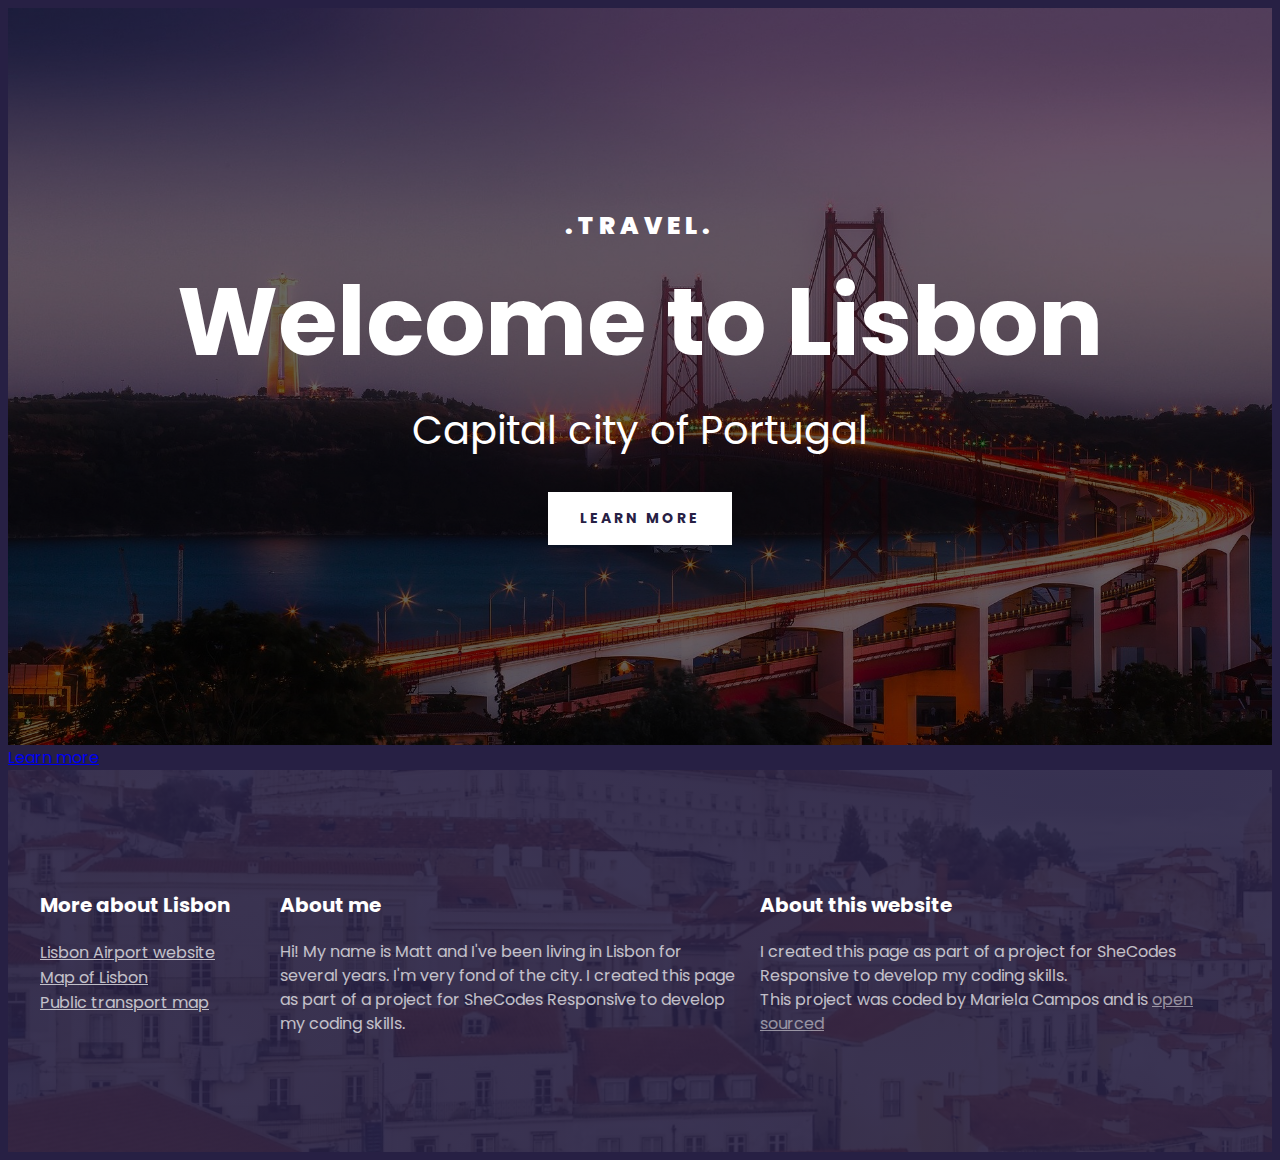
==== index.html @ 1eb402a2 "Correction with the word HTML" ====
<!DOCTYPE html>
<html lang="en">
<head>
    <meta charset="UTF-8">
    <meta http-equiv="X-UA-Compatible" content="IE=edge">
    <meta name="viewport" content="width=device-width, initial-scale=1.0">
    <link rel="preconnect" href="https://fonts:googleapis.com" />
    <link rel="preconnect" href="https://fonts:googleapis.com" crossorigin />
    <link 
        href="https://fonts.googleapis.com/css2?family=Poppins:ital,wght@0,100;0,200;0,300;0,400;0,500;0,600;0,700;0,800;1,900&display=swap"
        rel="stylesheet" 
    />
    <link rel="stylesheet" href="src/styles.css" />
    <title>Welcome to Lisbon</title>
</head>
<body>
    <div class="container">
        <header>
          <h3>.TRAVEL.</h3>
          <h1>Welcome to Lisbon</h1>
          <h2>Capital city of Portugal</h2>
          <a href="#more">Learn more</a>
        </header>
    <a href="#more">Learn more</a>
    <footer>
        <section class="grid">
            <div>
              <h3>More about Lisbon</h3>
  
              <ul>
                <li>
                  <a
                    href="https://www.aeroportolisboa.pt/en/lis/home"
                    target="_blank"
                  >
                    Lisbon Airport website
                  </a>
                </li>
                <li>
                  <a href="https://goo.gl/maps/8ZwWBBJVZduUNuXNA" target="_blank">
                    Map of Lisbon
                  </a>
                </li>
                <li>
                  <a
                    href="https://www.metrolisboa.pt/en/travel/diagrams-and-maps/"
                    target="_blank"
                  >
                    Public transport map
                  </a>
                </li>
              </ul>
            </div>
            <div>
              <h3>About me</h3>
              <p>
                Hi! My name is Matt and I've been living in Lisbon for several
                years. I'm very fond of the city. I created this page as part of a
                project for SheCodes Responsive to develop my coding skills.
              </p>
            </div>
            <div>
              <h3>About this website</h3>
              <p>
                I created this page as part of a project for SheCodes Responsive
                to develop my coding skills.
                <br />
                This project was coded by Mariela Campos and is
                <a
                  href="https://github.com/MoonLightVillas/lisbon-travel-project"
                  target="_blank"
                >
                  open sourced</a
                >
              </p>
            </div>
          </section>
    </footer>
</body>
</html>
---- src/styles.css ----
body {
    font-family: "Poppins", sans-serif;
    background: #272044;
  }
  
  .container {
    max-width: 1400px;
    margin: 0 auto;
  }
  
  .grid {
    display: grid;
    grid-template-columns: 1fr 2fr 2fr;
  }
  
  section {
    max-width: 1200px;
    margin: 0 auto;
  }
  
  header {
    background-image: linear-gradient(rgba(0, 0, 0, 0.6), rgba(0, 0, 0, 0.6)),
      url("../images/lisbon.png");
    background-repeat: no-repeat;
    background-size: cover;
    color: white;
    text-align: center;
    padding: 200px 0;
  }
  
  header h1 {
    font-weight: 700;
    font-size: 96px;
    line-height: 1;
    margin: 30px 0;
  }
  
  header h2 {
    font-weight: 400;
    font-size: 40px;
    line-height: 1.5;
    margin: 0;
  }
  
  header h3 {
    font-weight: 900;
    font-size: 24px;
    line-height: 1.5;
    letter-spacing: 5px;
    margin: 0;
  }
  
  header a {
    font-weight: 700;
    font-size: 14px;
    line-height: 1.5;
    text-align: center;
    color: #272044;
    padding: 16px 32px;
    margin-top: 32px;
    display: inline-block;
    letter-spacing: 3px;
    text-decoration: none;
    text-transform: uppercase;
    background: white;
  }
  
  footer {
    color: white;
    background-image: linear-gradient(
        rgba(39, 32, 68, 0.9),
        rgba(39, 32, 68, 0.9)
      ),
      url("../images/lisbon-footer.png");
  
    background-repeat: no-repeat;
    background-size: cover;
    padding: 100px 0;
  }
  
  footer h3 {
    font-weight: 700;
    font-size: 20px;
    line-height: 30px;
  }
  
  footer p {
    font-weight: 400;
    font-size: 16px;
    opacity: 0.7;
    margin-right: 20px;
    line-height: 24px;
  }
  
  footer ul {
    padding: 0;
  }
  
  footer li {
    list-style: none;
    margin: 0;
    padding: 0;
  }
  
  footer a {
    color: white;
    opacity: 0.7;
  }
  
  @media (max-width: 960px) {
    header {
      padding: 60px 0;
    }
  
    header h1 {
      font-size: 48px;
    }
  
    header h2 {
      font-size: 20px;
    }
  
    header h3 {
      font-size: 12px;
    }
  }
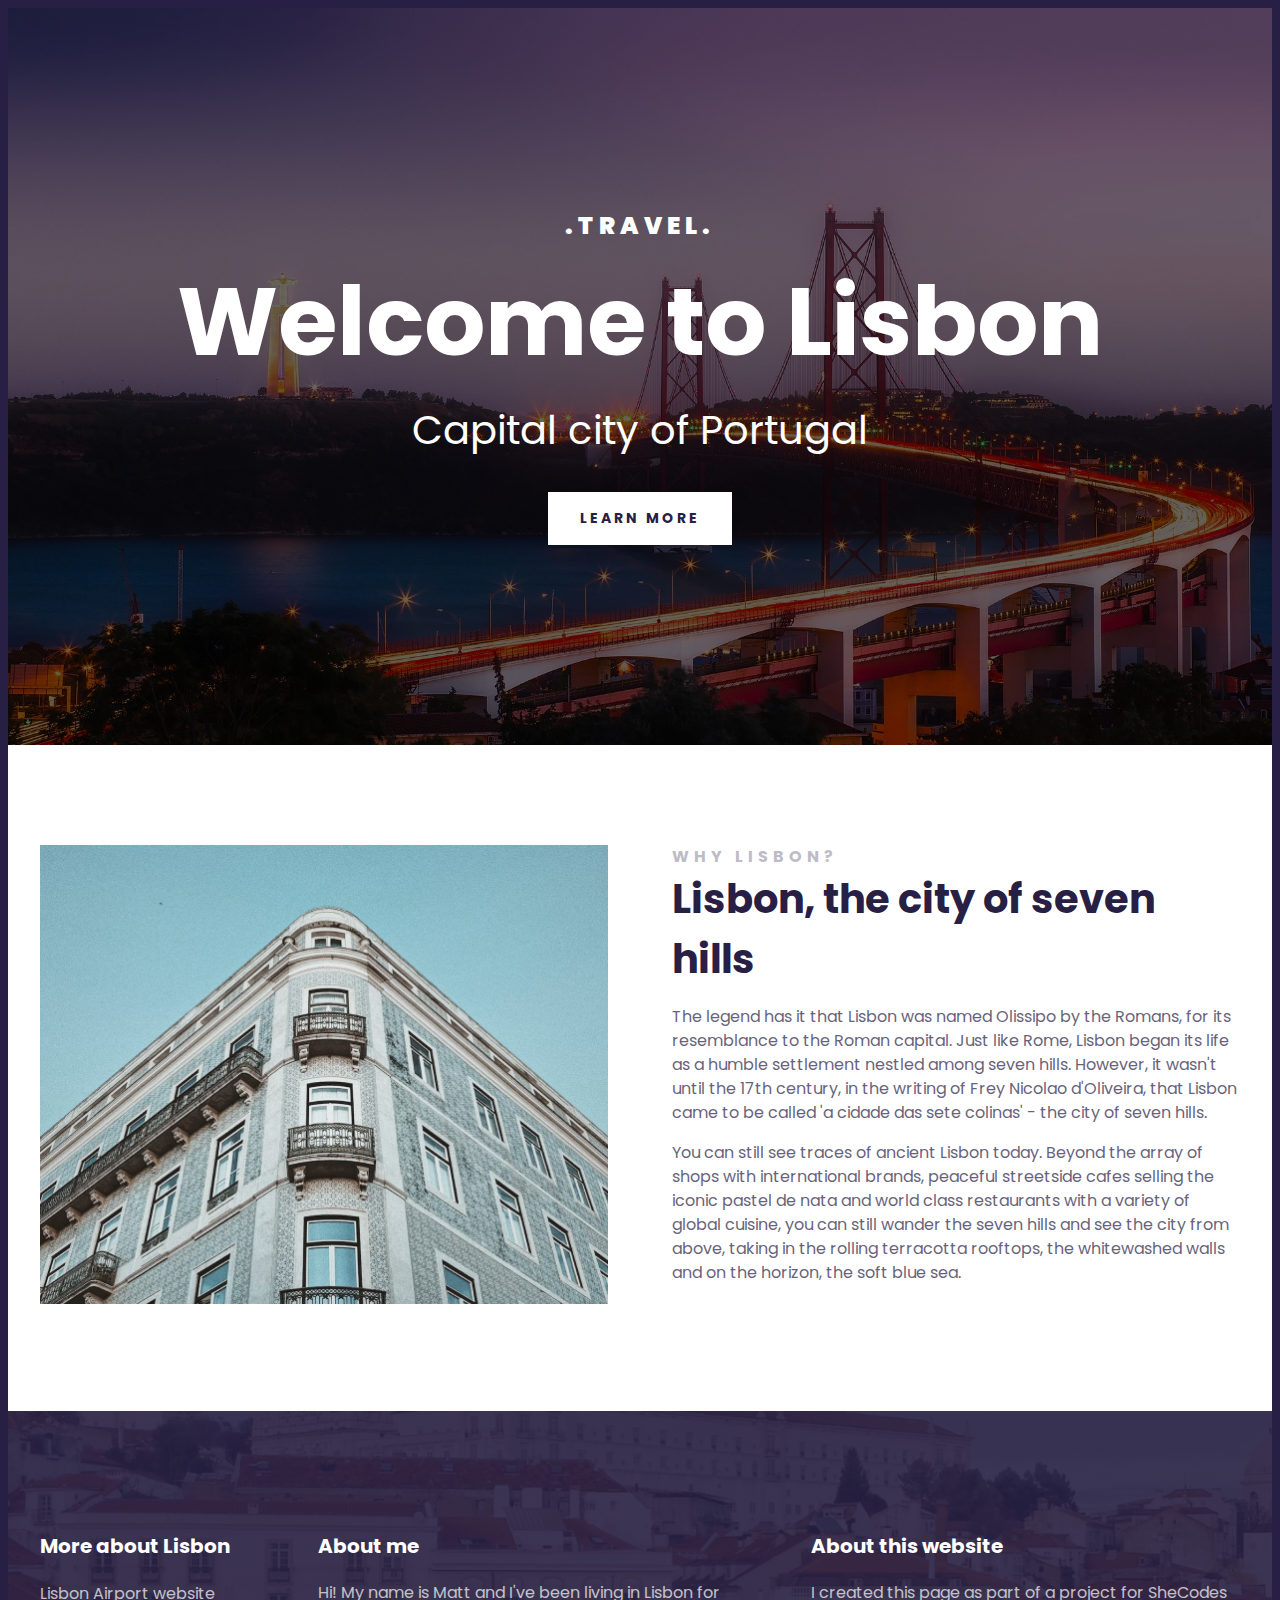
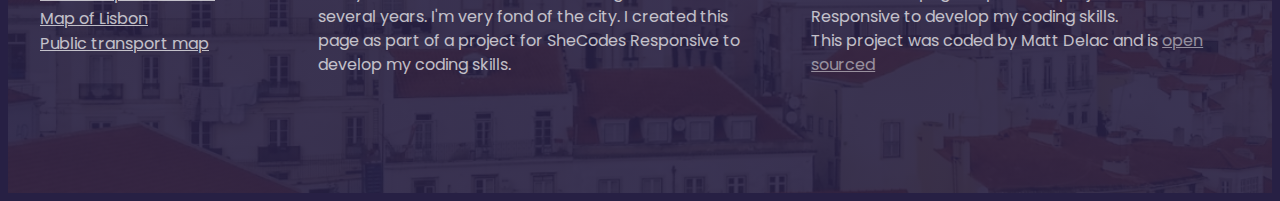
==== commit f7295c2e: "Added grid and responsive" ====
--- a/index.html
+++ b/index.html
@@ -14,67 +14,99 @@
     <title>Welcome to Lisbon</title>
 </head>
 <body>
-    <div class="container">
-        <header>
-          <h3>.TRAVEL.</h3>
-          <h1>Welcome to Lisbon</h1>
-          <h2>Capital city of Portugal</h2>
-          <a href="#more">Learn more</a>
-        </header>
-    <a href="#more">Learn more</a>
+  <div class="container">
+    <header>
+      <h3>.TRAVEL.</h3>
+      <h1>Welcome to Lisbon</h1>
+      <h2>Capital city of Portugal</h2>
+      <a href="#more">Learn more</a>
+    </header>
+    <main>
+      <section class="grid grid-2-columns">
+        <div>
+          <img
+            src="images/building.png"
+            alt="Lisbon Building"
+            class="img-responsive"
+          />
+        </div>
+        <div>
+          <h2>Why Lisbon?</h2>
+          <h3>Lisbon, the city of seven hills</h3>
+          <p>
+            The legend has it that Lisbon was named Olissipo by the Romans,
+            for its resemblance to the Roman capital. Just like Rome, Lisbon
+            began its life as a humble settlement nestled among seven hills.
+            However, it wasn't until the 17th century, in the writing of Frey
+            Nicolao d'Oliveira, that Lisbon came to be called 'a cidade das
+            sete colinas' - the city of seven hills.
+          </p>
+          <p>
+            You can still see traces of ancient Lisbon today. Beyond the array
+            of shops with international brands, peaceful streetside cafes
+            selling the iconic pastel de nata and world class restaurants with
+            a variety of global cuisine, you can still wander the seven hills
+            and see the city from above, taking in the rolling terracotta
+            rooftops, the whitewashed walls and on the horizon, the soft blue
+            sea.
+          </p>
+        </div>
+      </section>
+    </main>
     <footer>
-        <section class="grid">
-            <div>
-              <h3>More about Lisbon</h3>
-  
-              <ul>
-                <li>
-                  <a
-                    href="https://www.aeroportolisboa.pt/en/lis/home"
-                    target="_blank"
-                  >
-                    Lisbon Airport website
-                  </a>
-                </li>
-                <li>
-                  <a href="https://goo.gl/maps/8ZwWBBJVZduUNuXNA" target="_blank">
-                    Map of Lisbon
-                  </a>
-                </li>
-                <li>
-                  <a
-                    href="https://www.metrolisboa.pt/en/travel/diagrams-and-maps/"
-                    target="_blank"
-                  >
-                    Public transport map
-                  </a>
-                </li>
-              </ul>
-            </div>
-            <div>
-              <h3>About me</h3>
-              <p>
-                Hi! My name is Matt and I've been living in Lisbon for several
-                years. I'm very fond of the city. I created this page as part of a
-                project for SheCodes Responsive to develop my coding skills.
-              </p>
-            </div>
-            <div>
-              <h3>About this website</h3>
-              <p>
-                I created this page as part of a project for SheCodes Responsive
-                to develop my coding skills.
-                <br />
-                This project was coded by Mariela Campos and is
-                <a
-                  href="https://github.com/MoonLightVillas/lisbon-travel-project"
-                  target="_blank"
-                >
-                  open sourced</a
-                >
-              </p>
-            </div>
-          </section>
+      <section class="grid grid-3-columns-with-first-narrow">
+        <div>
+          <h3>More about Lisbon</h3>
+
+          <ul>
+            <li>
+              <a
+                href="https://www.aeroportolisboa.pt/en/lis/home"
+                target="_blank"
+              >
+                Lisbon Airport website
+              </a>
+            </li>
+            <li>
+              <a href="https://goo.gl/maps/8ZwWBBJVZduUNuXNA" target="_blank">
+                Map of Lisbon
+              </a>
+            </li>
+            <li>
+              <a
+                href="https://www.metrolisboa.pt/en/travel/diagrams-and-maps/"
+                target="_blank"
+              >
+                Public transport map
+              </a>
+            </li>
+          </ul>
+        </div>
+        <div>
+          <h3>About me</h3>
+          <p>
+            Hi! My name is Matt and I've been living in Lisbon for several
+            years. I'm very fond of the city. I created this page as part of a
+            project for SheCodes Responsive to develop my coding skills.
+          </p>
+        </div>
+        <div>
+          <h3>About this website</h3>
+          <p>
+            I created this page as part of a project for SheCodes Responsive
+            to develop my coding skills.
+            <br />
+            This project was coded by Matt Delac and is
+            <a
+              href="https://github.com/matthieua/lisbon-travel-project"
+              target="_blank"
+            >
+              open sourced</a
+            >
+          </p>
+        </div>
+      </section>
     </footer>
+  </div>
 </body>
 </html>--- a/src/styles.css
+++ b/src/styles.css
@@ -10,12 +10,25 @@
   
   .grid {
     display: grid;
+    grid-gap: 64px;
+  }
+  
+  .img-responsive {
+    max-width: 100%;
+  }
+  
+  .grid-2-columns {
+    grid-template-columns: 1fr 1fr;
+  }
+  
+  .grid-3-columns-with-first-narrow {
     grid-template-columns: 1fr 2fr 2fr;
   }
   
   section {
     max-width: 1200px;
     margin: 0 auto;
+    padding: 100px 0;
   }
   
   header {
@@ -65,6 +78,38 @@
     background: white;
   }
   
+  main {
+    background-color: white;
+  }
+  
+  main h2 {
+    font-weight: 700;
+    font-size: 16px;
+    line-height: 1.5;
+    margin: 0;
+    letter-spacing: 5px;
+    color: #272044;
+    opacity: 0.3;
+    text-transform: uppercase;
+  }
+  
+  main h3 {
+    font-weight: 700;
+    font-size: 40px;
+    line-height: 1.5;
+    color: #272044;
+    margin: 0;
+  }
+  
+  main p {
+    font-style: normal;
+    font-weight: 400;
+    font-size: 16px;
+    line-height: 1.5;
+    color: #272044;
+    opacity: 0.7;
+  }
+  
   footer {
     color: white;
     background-image: linear-gradient(
@@ -75,7 +120,6 @@
   
     background-repeat: no-repeat;
     background-size: cover;
-    padding: 100px 0;
   }
   
   footer h3 {
@@ -88,7 +132,6 @@
     font-weight: 400;
     font-size: 16px;
     opacity: 0.7;
-    margin-right: 20px;
     line-height: 24px;
   }
   
@@ -123,4 +166,13 @@
     header h3 {
       font-size: 12px;
     }
+  
+    .grid {
+      grid-template-columns: 1fr;
+      grid-gap: 32px;
+    }
+  
+    section {
+      padding: 30px;
+    }
   }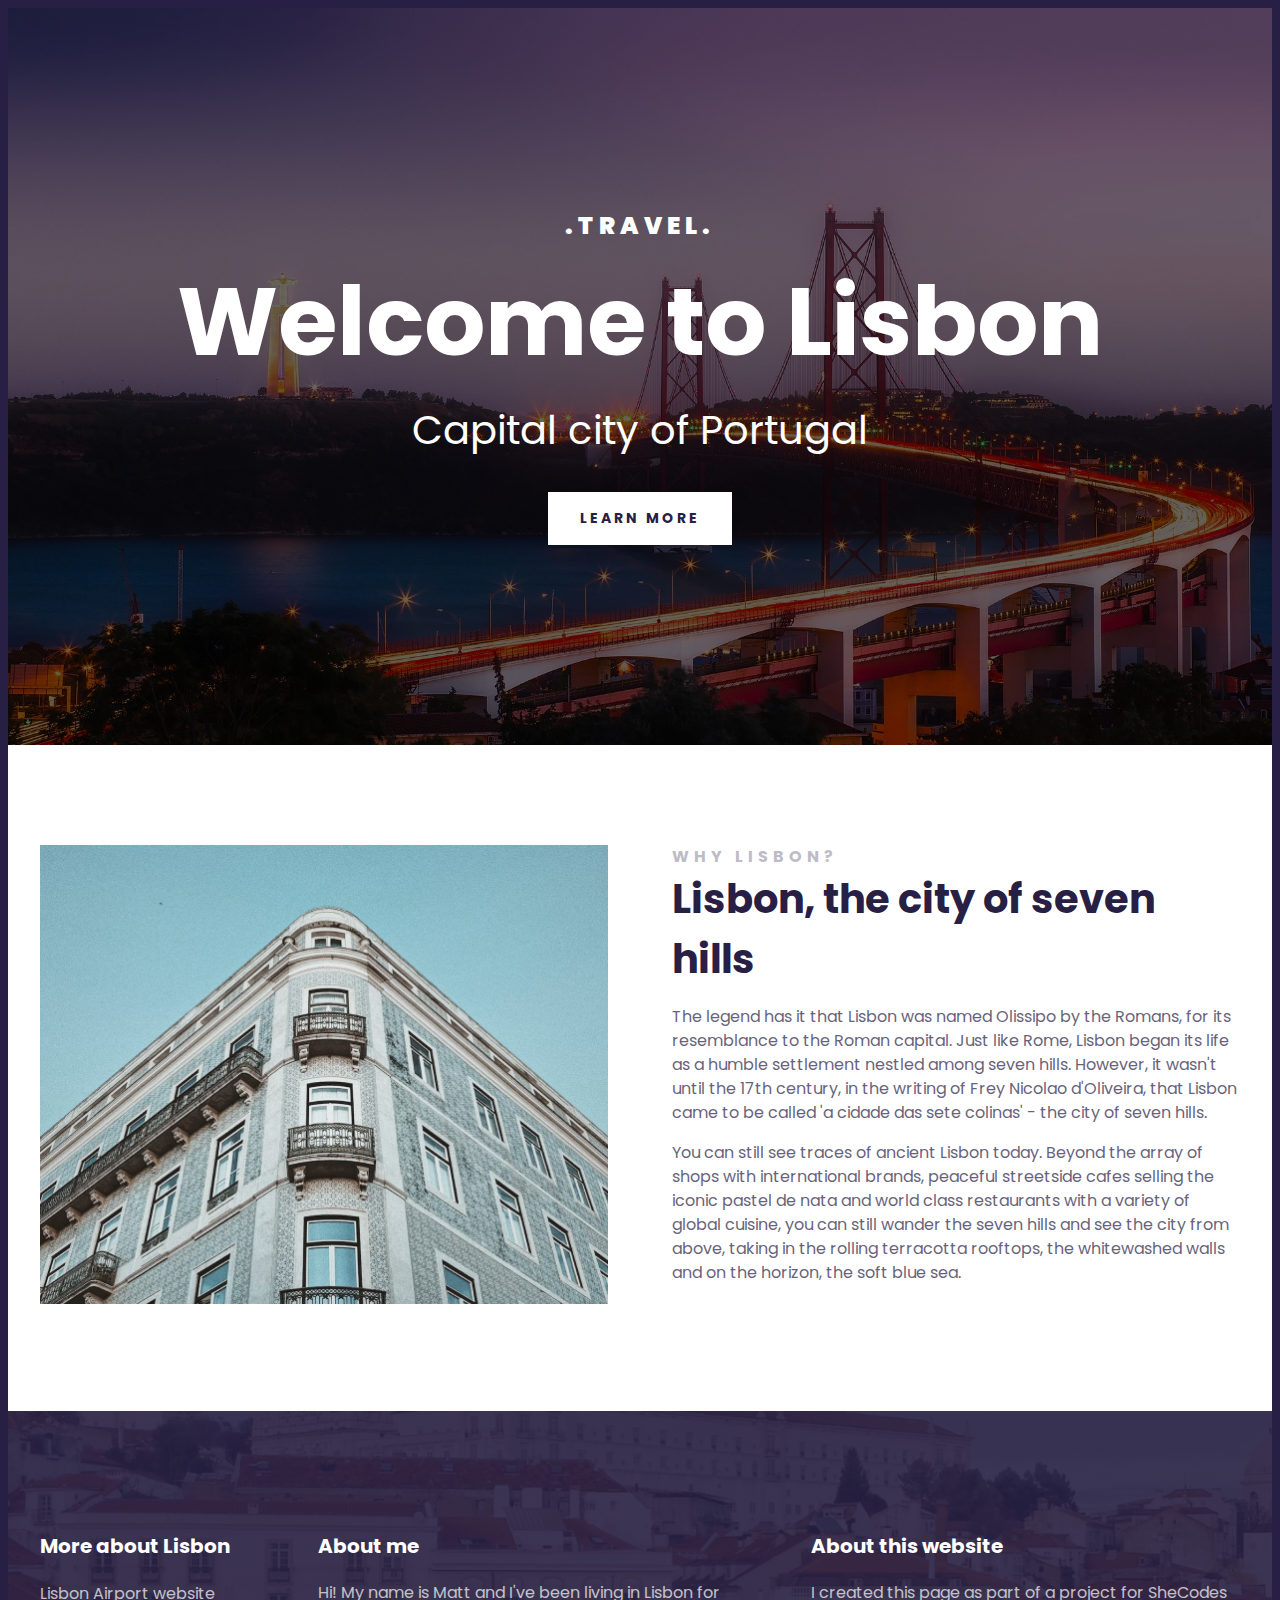
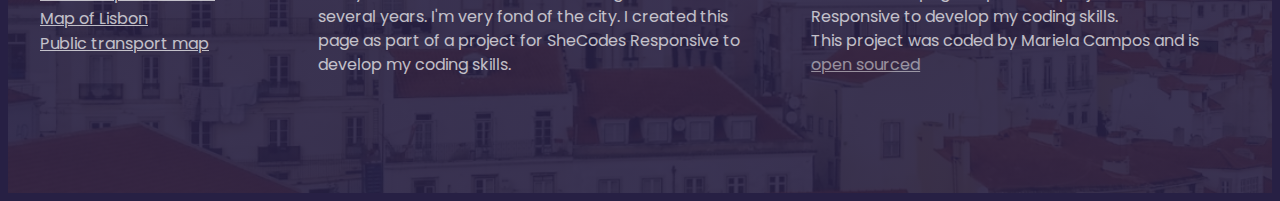
==== commit 45e8269d: "Added link Github" ====
--- a/index.html
+++ b/index.html
@@ -96,9 +96,9 @@
             I created this page as part of a project for SheCodes Responsive
             to develop my coding skills.
             <br />
-            This project was coded by Matt Delac and is
+            This project was coded by Mariela Campos and is
             <a
-              href="https://github.com/matthieua/lisbon-travel-project"
+              href="https://github.com/MoonLightVillas/lisbon-travel-project"
               target="_blank"
             >
               open sourced</a
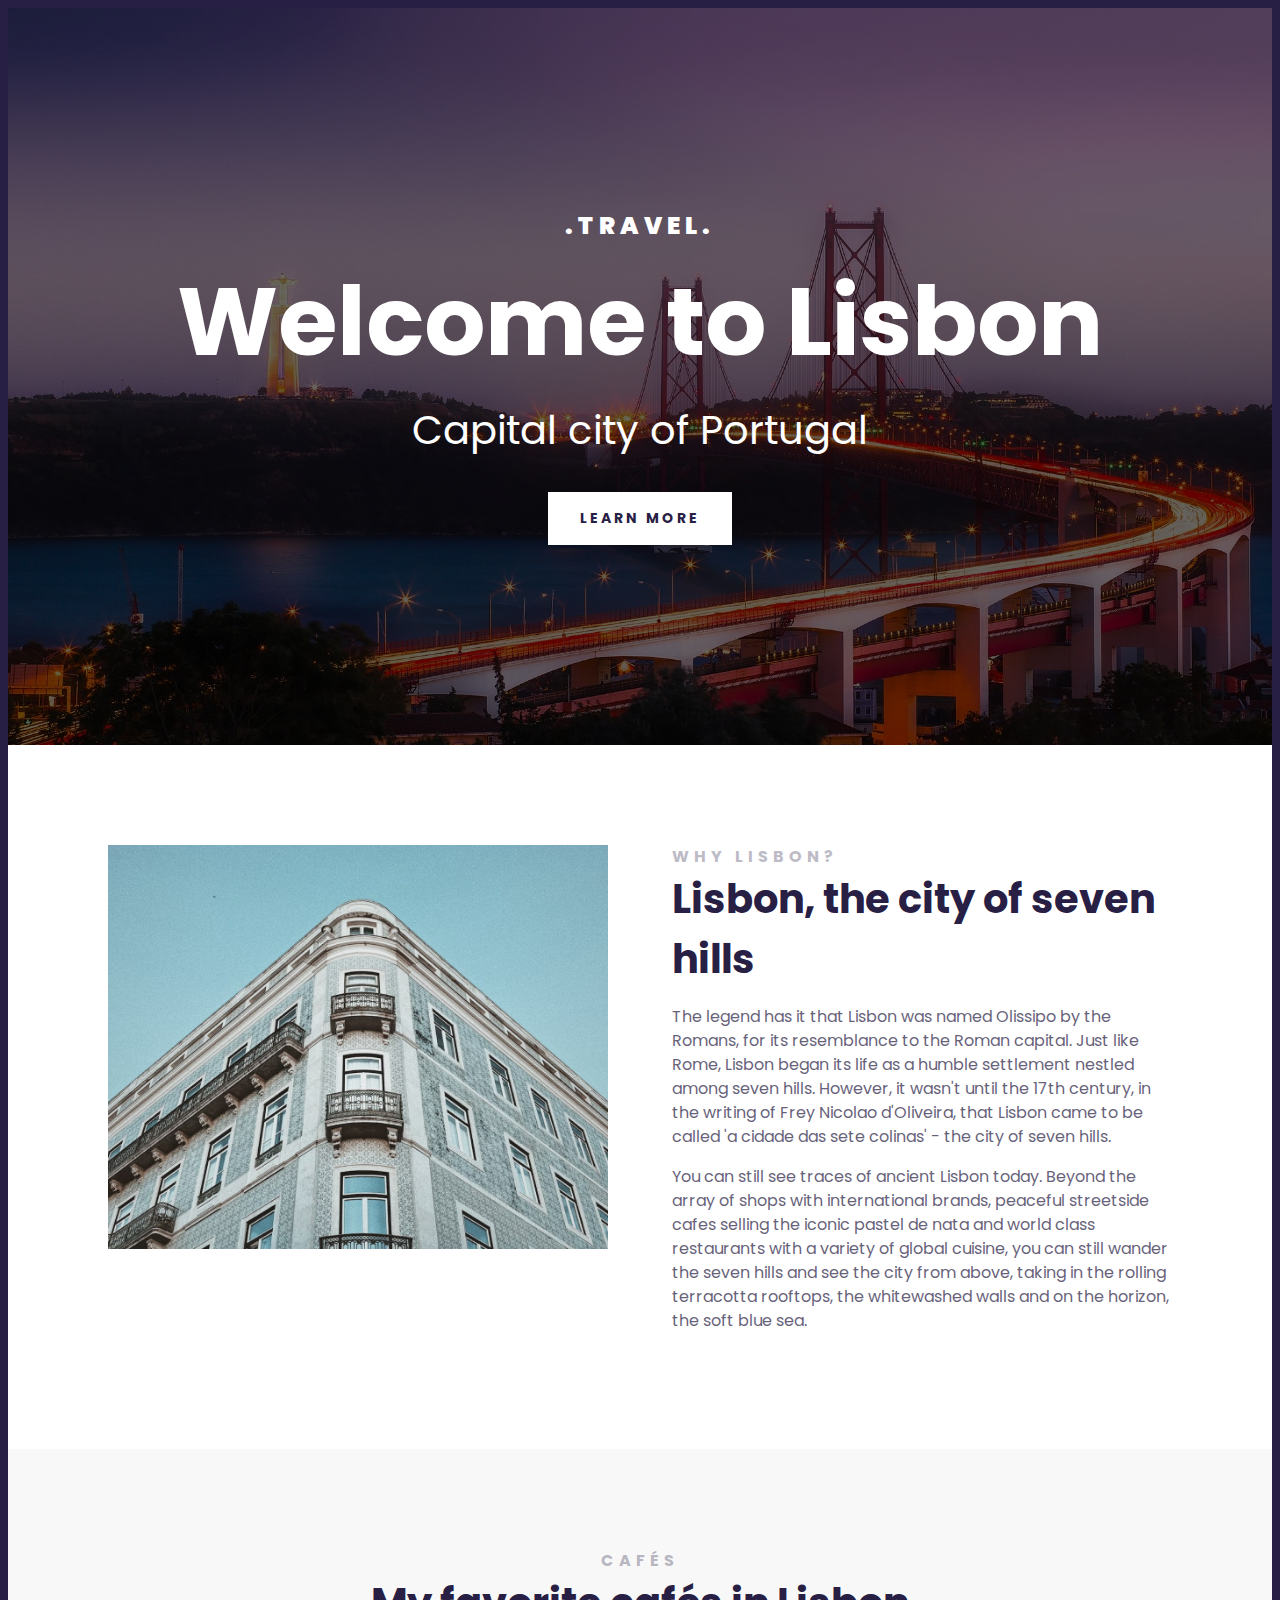
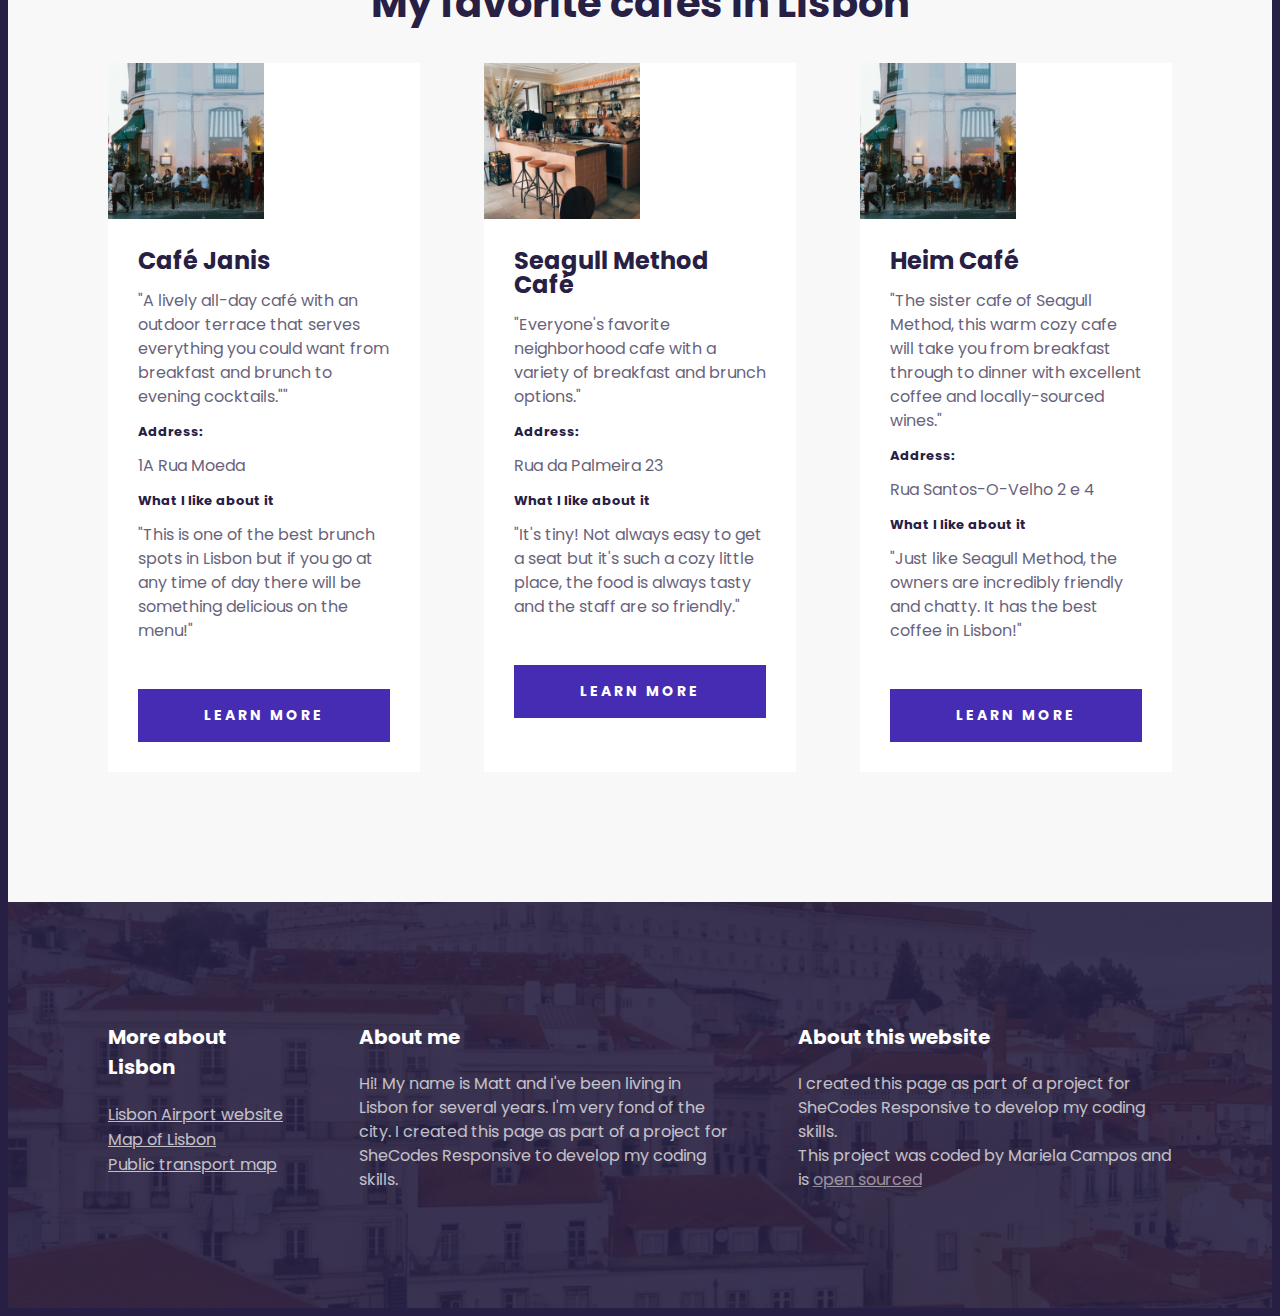
==== commit dc155851: "Added cards to the landing page" ====
--- a/index.html
+++ b/index.html
@@ -52,6 +52,142 @@
           </p>
         </div>
       </section>
+      <section class="secondary">
+        <h2 class="text-center">CAFÉS</h2>
+        <h3 class="text-center">My favorite cafés in Lisbon</h3>
+
+        <div class="grid grid-3-columns">
+          <div class="card">
+            <div class="card-header grid grid-2-columns">
+              <img
+                src="images/cafes/janis.png"
+                alt=""
+                class="img-responsive"
+              />
+              <iframe
+                src="https://www.google.com/maps/embed?pb=!1m14!1m8!1m3!1d12453.769863365538!2d-9.1472553!3d38.7076493!3m2!1i1024!2i768!4f13.1!3m3!1m2!1s0x0%3A0xca7504cb134f1942!2sCaf%C3%A9%20Janis!5e0!3m2!1sen!2spt!4v1665064907713!5m2!1sen!2spt"
+                class="embed"
+                style="border: 0"
+                allowfullscreen=""
+                loading="lazy"
+                referrerpolicy="no-referrer-when-downgrade"
+              >
+              </iframe>
+            </div>
+
+            <div class="card-body">
+              <h4>Café Janis</h4>
+              <p>
+                "A lively all-day café with an outdoor terrace that serves
+                everything you could want from breakfast and brunch to evening
+                cocktails.""
+              </p>
+              <h5>Address:</h5>
+              <p>1A Rua Moeda</p>
+              <h5>What I like about it</h5>
+              <p>
+                "This is one of the best brunch spots in Lisbon but if you go
+                at any time of day there will be something delicious on the
+                menu!"
+              </p>
+            </div>
+            <div class="card-footer">
+              <a
+                href="https://goo.gl/maps/15LZ4DUTtJWjDLMQ8"
+                class="btn"
+                target="_blank"
+              >
+                Learn more
+              </a>
+            </div>
+          </div>
+          <div class="card">
+            <div class="card-header grid grid-2-columns">
+              <img
+                src="images/cafes/seagull.png"
+                alt=""
+                class="img-responsive"
+              />
+              <iframe
+                src="https://www.google.com/maps/embed?pb=!1m18!1m12!1m3!1d3113.138171496012!2d-9.150035899999999!3d38.7146366!2m3!1f0!2f0!3f0!3m2!1i1024!2i768!4f13.1!3m3!1m2!1s0xd19333a2feac5bf%3A0x428bc0902a2efc3e!2sSeagull%20Method%20cafe!5e0!3m2!1sen!2spt!4v1665065192969!5m2!1sen!2spt"
+                class="embed"
+                style="border: 0"
+                allowfullscreen=""
+                loading="lazy"
+                referrerpolicy="no-referrer-when-downgrade"
+              ></iframe>
+            </div>
+
+            <div class="card-body">
+              <h4>Seagull Method Café</h4>
+              <p>
+                "Everyone's favorite neighborhood cafe with a variety of
+                breakfast and brunch options."
+              </p>
+              <h5>Address:</h5>
+              <p>Rua da Palmeira 23</p>
+              <h5>What I like about it</h5>
+              <p>
+                "It's tiny! Not always easy to get a seat but it's such a cozy
+                little place, the food is always tasty and the staff are so
+                friendly."
+              </p>
+            </div>
+            <div class="card-footer">
+              <a
+                href="https://g.page/seagullmethod?share"
+                class="btn"
+                target="_blank"
+              >
+                Learn more
+              </a>
+            </div>
+          </div>
+          <div class="card">
+            <div class="card-header grid grid-2-columns">
+              <img
+                src="images/cafes/janis.png"
+                alt="Hem Cafe"
+                class="img-responsive"
+              />
+              <iframe src="https://www.google.com/maps/embed?pb=!1m18!1m12!1m3!1d3113.45093558248!2d-9.1565016!3d38.
+              7074548!2m3!1f0!2f0!3f0!3m2!1i1024!2i768!4f13.1!3m3!1m2!1s0xd193483527ff2db%3A0x6e83c1d32370310c!2s
+              Heim%20Cafe!5e0!3m2!1sen!2spt!4v1665065224784!5m2!1sen!2spt" 
+              class="embed" 
+              style="border: 0" 
+              allowfullscreen="" 
+              loading="lazy" 
+              referrerpolicy="no-referrer-when-downgrade">
+              </iframe>
+            </div>
+
+            <div class="card-body">
+              <h4>Heim Café</h4>
+              <p>
+                "The sister cafe of Seagull Method, this warm cozy cafe will
+                take you from breakfast through to dinner with excellent
+                coffee and locally-sourced wines."
+              </p>
+              <h5>Address:</h5>
+              <p>Rua Santos-O-Velho 2 e 4</p>
+              <h5>What I like about it</h5>
+              <p>
+                "Just like Seagull Method, the owners are incredibly friendly
+                and chatty. It has the best coffee in Lisbon!"
+              </p>
+            </div>
+            <div class="card-footer">
+              <a
+                href="https://goo.gl/maps/xHrNaj1DgirWNUUG6"
+                class="btn"
+                target="_blank"
+              >
+                Learn more
+              </a>
+            </div>
+          </div>
+        </div>
+      </section>
     </main>
     <footer>
       <section class="grid grid-3-columns-with-first-narrow">
--- a/src/styles.css
+++ b/src/styles.css
@@ -8,27 +8,80 @@
     margin: 0 auto;
   }
   
+  .text-center {
+    text-align: center;
+  }
+  
   .grid {
     display: grid;
     grid-gap: 64px;
   }
   
   .img-responsive {
-    max-width: 100%;
+    width: 100%;
+    display: block;
   }
   
   .grid-2-columns {
     grid-template-columns: 1fr 1fr;
   }
   
+  .grid-3-columns {
+    grid-template-columns: 1fr 1fr 1fr;
+  }
+  
   .grid-3-columns-with-first-narrow {
     grid-template-columns: 1fr 2fr 2fr;
   }
   
+  .embed {
+    width: 100%;
+    aspect-ratio: 1 /1;
+  }
+  
+  .instagram-embeds {
+    margin: 30px 0;
+  }
+  
+  .card {
+    background: white;
+    margin: 30px 0;
+  }
+  
+  .card-header.grid {
+    grid-gap: 0;
+  }
+  
+  .card-body {
+    padding: 30px;
+  }
+  
+  .card-footer {
+    padding: 0 30px 30px;
+  }
+  
+  .btn {
+    display: block;
+    color: white;
+    font-weight: 700;
+    font-size: 14px;
+    line-height: 21px;
+    text-align: center;
+    letter-spacing: 3px;
+    text-transform: uppercase;
+    padding: 16px;
+    background-color: #462cb3;
+    text-decoration: none;
+  }
+  
   section {
-    max-width: 1200px;
+    max-width: 100%;
     margin: 0 auto;
-    padding: 100px 0;
+    padding: 100px;
+  }
+  
+  section.secondary {
+    background: #f8f8f8;
   }
   
   header {
@@ -101,6 +154,22 @@
     margin: 0;
   }
   
+  main h4 {
+    font-weight: 700;
+    font-size: 24px;
+    line-height: 1;
+    color: #272044;
+    margin: 0;
+  }
+  
+  main h5 {
+    font-weight: 700;
+    font-size: 13px;
+    margin: 0;
+    line-height: 1;
+    color: #272044;
+  }
+  
   main p {
     font-style: normal;
     font-weight: 400;
@@ -175,4 +244,12 @@
     section {
       padding: 30px;
     }
+  
+    .card-header img {
+      display: none;
+    }
+  
+    .embed {
+      aspect-ratio: 16 / 9;
+    }
   }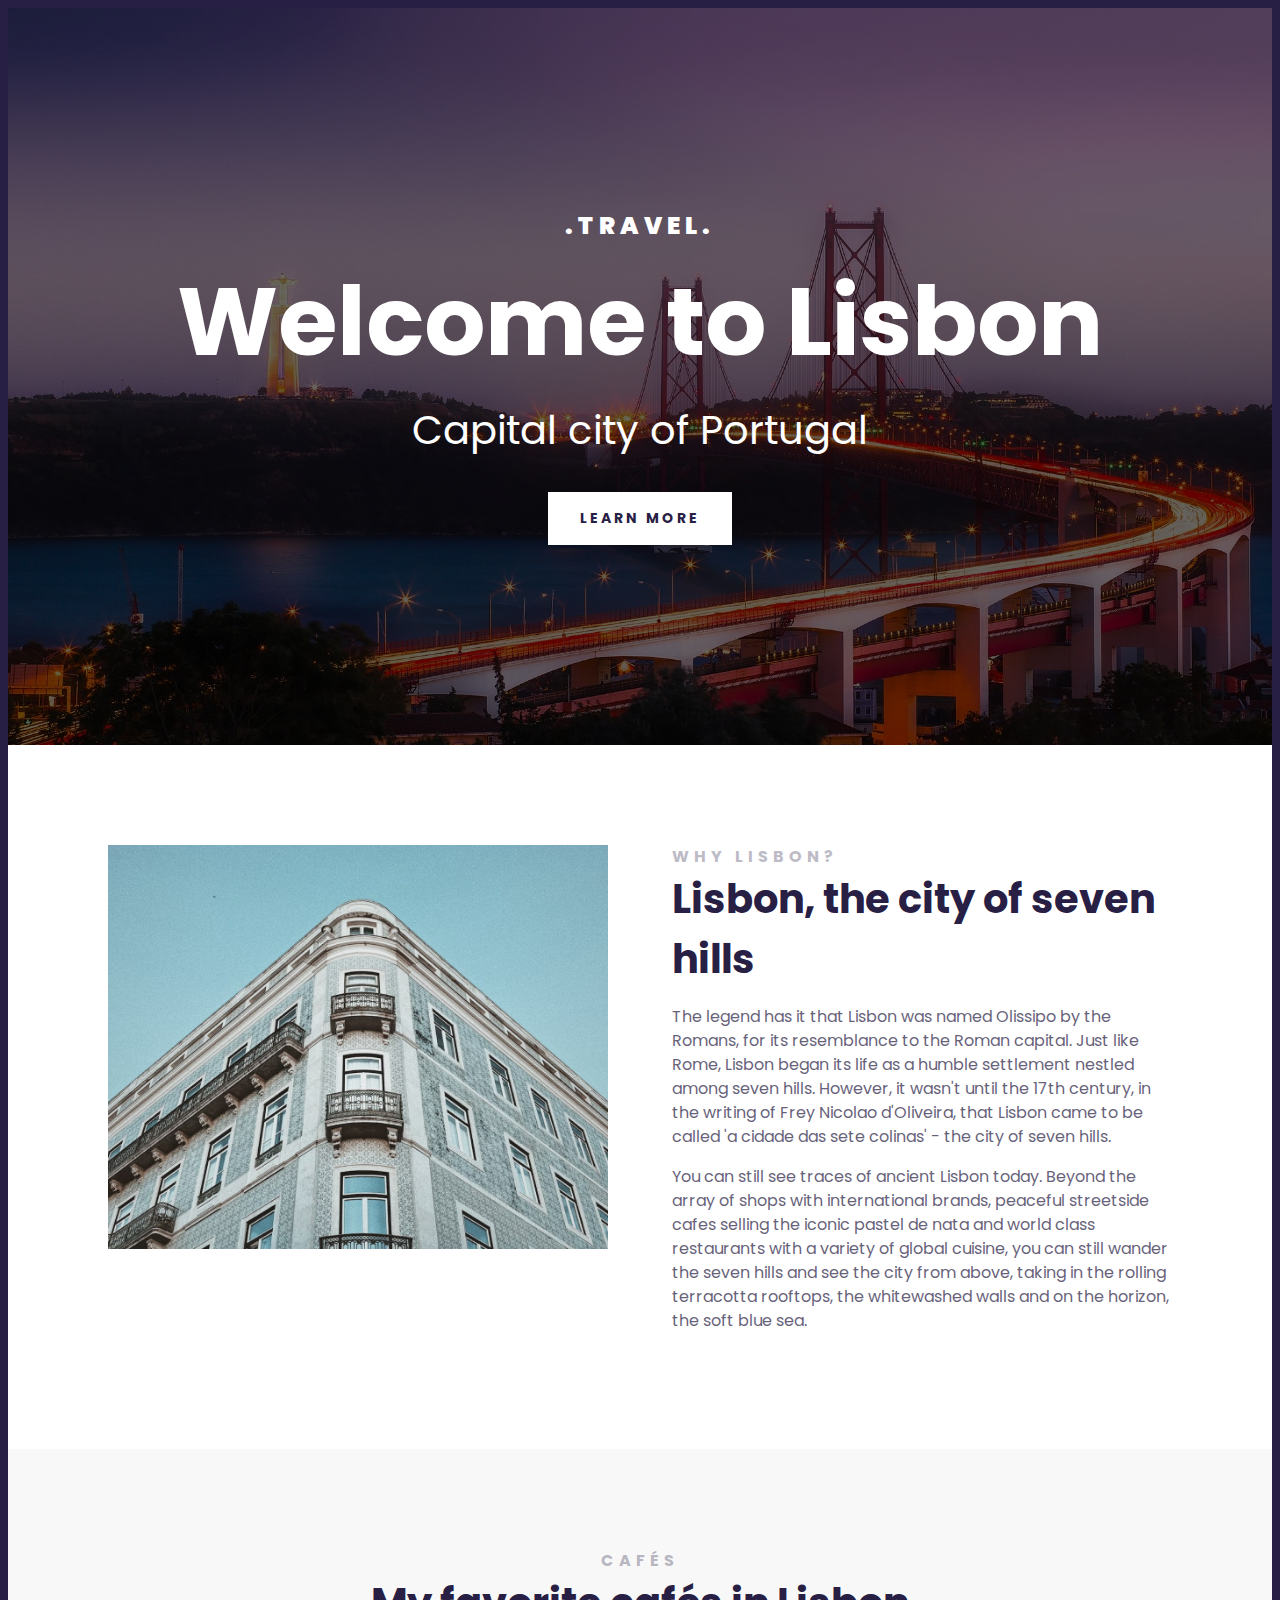
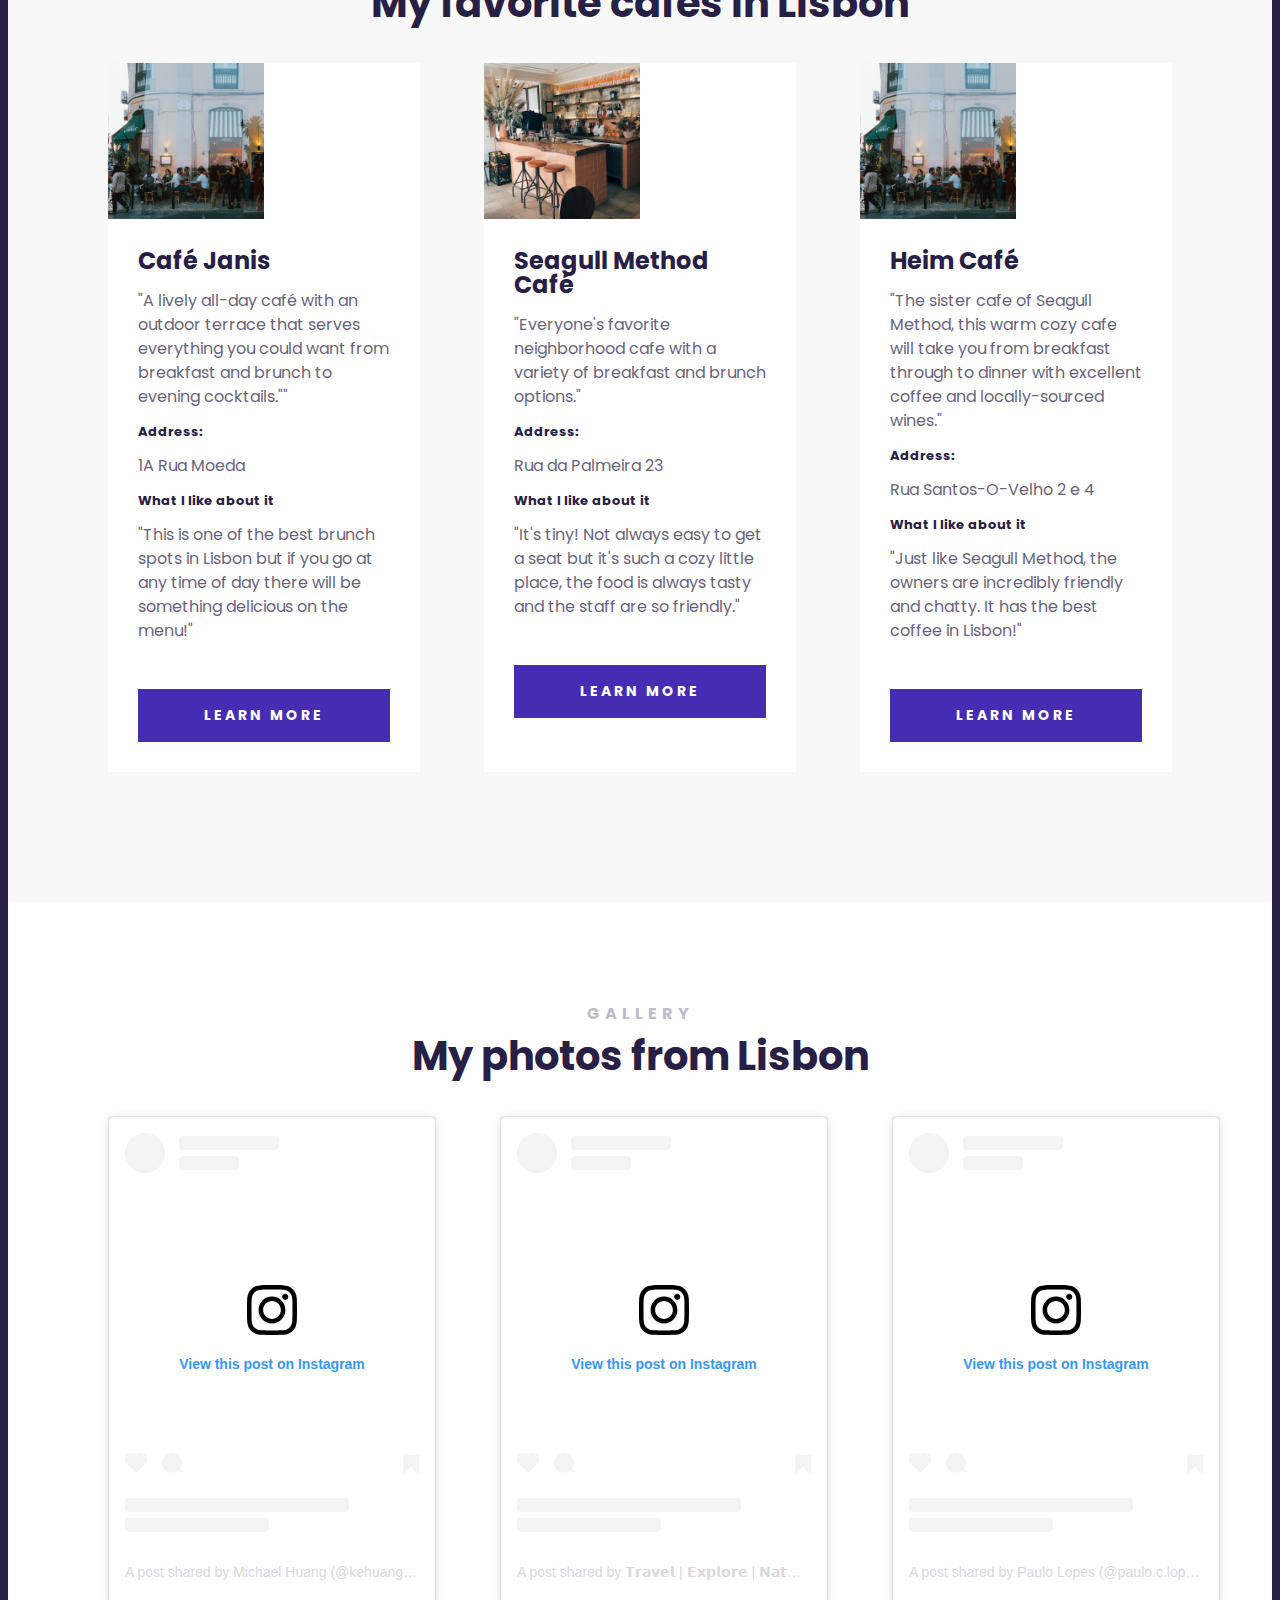
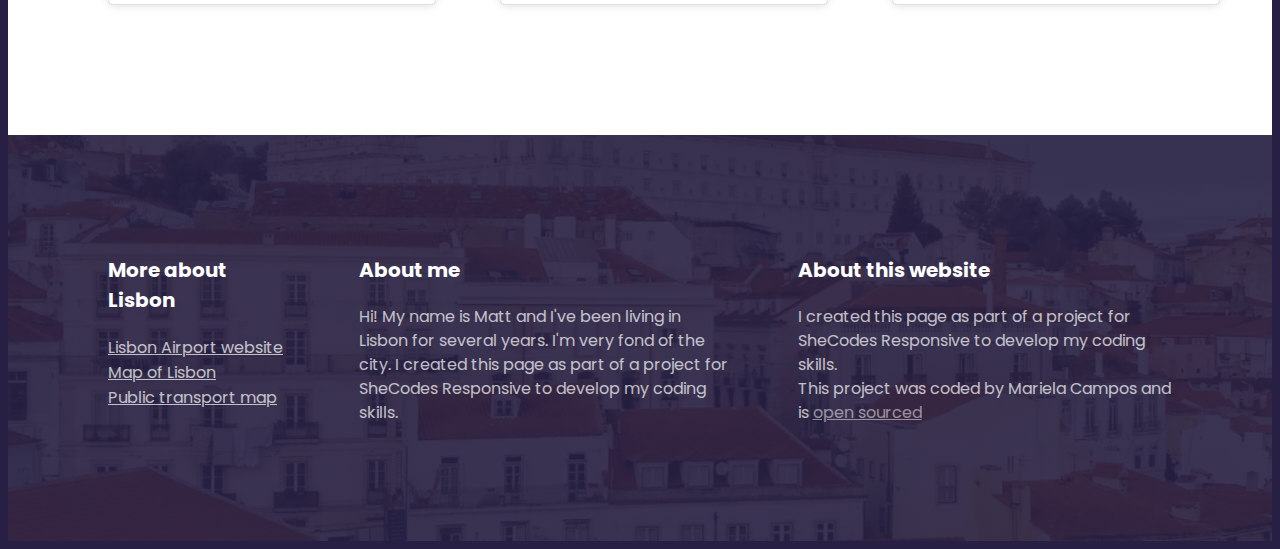
==== commit 7e8a626e: "Added instagram posts to the landing pages" ====
--- a/index.html
+++ b/index.html
@@ -188,6 +188,859 @@
           </div>
         </div>
       </section>
+      <section>
+        <h2 class="text-center">Gallery</h2>
+        <h3 class="text-center">My photos from Lisbon</h3>
+        <div class="instagram-embeds">
+          <div class="grid grid-3-columns">
+            <blockquote
+              class="instagram-media"
+              data-instgrm-permalink="https://www.instagram.com/p/CjTswhOtNoD/?utm_source=ig_embed&amp;utm_campaign=loading"
+              data-instgrm-version="14"
+              style="
+                background: #fff;
+                border: 0;
+                border-radius: 3px;
+                box-shadow: 0 0 1px 0 rgba(0, 0, 0, 0.5),
+                  0 1px 10px 0 rgba(0, 0, 0, 0.15);
+                margin: 1px;
+                max-width: 540px;
+                min-width: 326px;
+                padding: 0;
+                width: 99.375%;
+                width: -webkit-calc(100% - 2px);
+                width: calc(100% - 2px);
+              "
+            >
+              <div style="padding: 16px">
+                <a
+                  href="https://www.instagram.com/p/CjTswhOtNoD/?utm_source=ig_embed&amp;utm_campaign=loading"
+                  style="
+                    background: #ffffff;
+                    line-height: 0;
+                    padding: 0 0;
+                    text-align: center;
+                    text-decoration: none;
+                    width: 100%;
+                  "
+                  target="_blank"
+                >
+                  <div
+                    style="
+                      display: flex;
+                      flex-direction: row;
+                      align-items: center;
+                    "
+                  >
+                    <div
+                      style="
+                        background-color: #f4f4f4;
+                        border-radius: 50%;
+                        flex-grow: 0;
+                        height: 40px;
+                        margin-right: 14px;
+                        width: 40px;
+                      "
+                    ></div>
+                    <div
+                      style="
+                        display: flex;
+                        flex-direction: column;
+                        flex-grow: 1;
+                        justify-content: center;
+                      "
+                    >
+                      <div
+                        style="
+                          background-color: #f4f4f4;
+                          border-radius: 4px;
+                          flex-grow: 0;
+                          height: 14px;
+                          margin-bottom: 6px;
+                          width: 100px;
+                        "
+                      ></div>
+                      <div
+                        style="
+                          background-color: #f4f4f4;
+                          border-radius: 4px;
+                          flex-grow: 0;
+                          height: 14px;
+                          width: 60px;
+                        "
+                      ></div>
+                    </div>
+                  </div>
+                  <div style="padding: 19% 0"></div>
+                  <div
+                    style="
+                      display: block;
+                      height: 50px;
+                      margin: 0 auto 12px;
+                      width: 50px;
+                    "
+                  >
+                    <svg
+                      width="50px"
+                      height="50px"
+                      viewBox="0 0 60 60"
+                      version="1.1"
+                      xmlns="https://www.w3.org/2000/svg"
+                      xmlns:xlink="https://www.w3.org/1999/xlink"
+                    >
+                      <g
+                        stroke="none"
+                        stroke-width="1"
+                        fill="none"
+                        fill-rule="evenodd"
+                      >
+                        <g
+                          transform="translate(-511.000000, -20.000000)"
+                          fill="#000000"
+                        >
+                          <g>
+                            <path
+                              d="M556.869,30.41 C554.814,30.41 553.148,32.076 553.148,34.131 C553.148,36.186 554.814,37.852 556.869,37.852 C558.924,37.852 560.59,36.186 560.59,34.131 C560.59,32.076 558.924,30.41 556.869,30.41 M541,60.657 C535.114,60.657 530.342,55.887 530.342,50 C530.342,44.114 535.114,39.342 541,39.342 C546.887,39.342 551.658,44.114 551.658,50 C551.658,55.887 546.887,60.657 541,60.657 M541,33.886 C532.1,33.886 524.886,41.1 524.886,50 C524.886,58.899 532.1,66.113 541,66.113 C549.9,66.113 557.115,58.899 557.115,50 C557.115,41.1 549.9,33.886 541,33.886 M565.378,62.101 C565.244,65.022 564.756,66.606 564.346,67.663 C563.803,69.06 563.154,70.057 562.106,71.106 C561.058,72.155 560.06,72.803 558.662,73.347 C557.607,73.757 556.021,74.244 553.102,74.378 C549.944,74.521 548.997,74.552 541,74.552 C533.003,74.552 532.056,74.521 528.898,74.378 C525.979,74.244 524.393,73.757 523.338,73.347 C521.94,72.803 520.942,72.155 519.894,71.106 C518.846,70.057 518.197,69.06 517.654,67.663 C517.244,66.606 516.755,65.022 516.623,62.101 C516.479,58.943 516.448,57.996 516.448,50 C516.448,42.003 516.479,41.056 516.623,37.899 C516.755,34.978 517.244,33.391 517.654,32.338 C518.197,30.938 518.846,29.942 519.894,28.894 C520.942,27.846 521.94,27.196 523.338,26.654 C524.393,26.244 525.979,25.756 528.898,25.623 C532.057,25.479 533.004,25.448 541,25.448 C548.997,25.448 549.943,25.479 553.102,25.623 C556.021,25.756 557.607,26.244 558.662,26.654 C560.06,27.196 561.058,27.846 562.106,28.894 C563.154,29.942 563.803,30.938 564.346,32.338 C564.756,33.391 565.244,34.978 565.378,37.899 C565.522,41.056 565.552,42.003 565.552,50 C565.552,57.996 565.522,58.943 565.378,62.101 M570.82,37.631 C570.674,34.438 570.167,32.258 569.425,30.349 C568.659,28.377 567.633,26.702 565.965,25.035 C564.297,23.368 562.623,22.342 560.652,21.575 C558.743,20.834 556.562,20.326 553.369,20.18 C550.169,20.033 549.148,20 541,20 C532.853,20 531.831,20.033 528.631,20.18 C525.438,20.326 523.257,20.834 521.349,21.575 C519.376,22.342 517.703,23.368 516.035,25.035 C514.368,26.702 513.342,28.377 512.574,30.349 C511.834,32.258 511.326,34.438 511.181,37.631 C511.035,40.831 511,41.851 511,50 C511,58.147 511.035,59.17 511.181,62.369 C511.326,65.562 511.834,67.743 512.574,69.651 C513.342,71.625 514.368,73.296 516.035,74.965 C517.703,76.634 519.376,77.658 521.349,78.425 C523.257,79.167 525.438,79.673 528.631,79.82 C531.831,79.965 532.853,80.001 541,80.001 C549.148,80.001 550.169,79.965 553.369,79.82 C556.562,79.673 558.743,79.167 560.652,78.425 C562.623,77.658 564.297,76.634 565.965,74.965 C567.633,73.296 568.659,71.625 569.425,69.651 C570.167,67.743 570.674,65.562 570.82,62.369 C570.966,59.17 571,58.147 571,50 C571,41.851 570.966,40.831 570.82,37.631"
+                            ></path>
+                          </g>
+                        </g>
+                      </g>
+                    </svg>
+                  </div>
+                  <div style="padding-top: 8px">
+                    <div
+                      style="
+                        color: #3897f0;
+                        font-family: Arial, sans-serif;
+                        font-size: 14px;
+                        font-style: normal;
+                        font-weight: 550;
+                        line-height: 18px;
+                      "
+                    >
+                      View this post on Instagram
+                    </div>
+                  </div>
+                  <div style="padding: 12.5% 0"></div>
+                  <div
+                    style="
+                      display: flex;
+                      flex-direction: row;
+                      margin-bottom: 14px;
+                      align-items: center;
+                    "
+                  >
+                    <div>
+                      <div
+                        style="
+                          background-color: #f4f4f4;
+                          border-radius: 50%;
+                          height: 12.5px;
+                          width: 12.5px;
+                          transform: translateX(0px) translateY(7px);
+                        "
+                      ></div>
+                      <div
+                        style="
+                          background-color: #f4f4f4;
+                          height: 12.5px;
+                          transform: rotate(-45deg) translateX(3px)
+                            translateY(1px);
+                          width: 12.5px;
+                          flex-grow: 0;
+                          margin-right: 14px;
+                          margin-left: 2px;
+                        "
+                      ></div>
+                      <div
+                        style="
+                          background-color: #f4f4f4;
+                          border-radius: 50%;
+                          height: 12.5px;
+                          width: 12.5px;
+                          transform: translateX(9px) translateY(-18px);
+                        "
+                      ></div>
+                    </div>
+                    <div style="margin-left: 8px">
+                      <div
+                        style="
+                          background-color: #f4f4f4;
+                          border-radius: 50%;
+                          flex-grow: 0;
+                          height: 20px;
+                          width: 20px;
+                        "
+                      ></div>
+                      <div
+                        style="
+                          width: 0;
+                          height: 0;
+                          border-top: 2px solid transparent;
+                          border-left: 6px solid #f4f4f4;
+                          border-bottom: 2px solid transparent;
+                          transform: translateX(16px) translateY(-4px)
+                            rotate(30deg);
+                        "
+                      ></div>
+                    </div>
+                    <div style="margin-left: auto">
+                      <div
+                        style="
+                          width: 0px;
+                          border-top: 8px solid #f4f4f4;
+                          border-right: 8px solid transparent;
+                          transform: translateY(16px);
+                        "
+                      ></div>
+                      <div
+                        style="
+                          background-color: #f4f4f4;
+                          flex-grow: 0;
+                          height: 12px;
+                          width: 16px;
+                          transform: translateY(-4px);
+                        "
+                      ></div>
+                      <div
+                        style="
+                          width: 0;
+                          height: 0;
+                          border-top: 8px solid #f4f4f4;
+                          border-left: 8px solid transparent;
+                          transform: translateY(-4px) translateX(8px);
+                        "
+                      ></div>
+                    </div>
+                  </div>
+                  <div
+                    style="
+                      display: flex;
+                      flex-direction: column;
+                      flex-grow: 1;
+                      justify-content: center;
+                      margin-bottom: 24px;
+                    "
+                  >
+                    <div
+                      style="
+                        background-color: #f4f4f4;
+                        border-radius: 4px;
+                        flex-grow: 0;
+                        height: 14px;
+                        margin-bottom: 6px;
+                        width: 224px;
+                      "
+                    ></div>
+                    <div
+                      style="
+                        background-color: #f4f4f4;
+                        border-radius: 4px;
+                        flex-grow: 0;
+                        height: 14px;
+                        width: 144px;
+                      "
+                    ></div></div
+                ></a>
+                <p
+                  style="
+                    color: #c9c8cd;
+                    font-family: Arial, sans-serif;
+                    font-size: 14px;
+                    line-height: 17px;
+                    margin-bottom: 0;
+                    margin-top: 8px;
+                    overflow: hidden;
+                    padding: 8px 0 7px;
+                    text-align: center;
+                    text-overflow: ellipsis;
+                    white-space: nowrap;
+                  "
+                >
+                  <a
+                    href="https://www.instagram.com/p/CjTswhOtNoD/?utm_source=ig_embed&amp;utm_campaign=loading"
+                    style="
+                      color: #c9c8cd;
+                      font-family: Arial, sans-serif;
+                      font-size: 14px;
+                      font-style: normal;
+                      font-weight: normal;
+                      line-height: 17px;
+                      text-decoration: none;
+                    "
+                    target="_blank"
+                    >A post shared by Michael Huang (@kehuang12)</a
+                  >
+                </p>
+              </div>
+            </blockquote>
+            <blockquote
+              class="instagram-media"
+              data-instgrm-permalink="https://www.instagram.com/p/CjVXqB5M_Y-/?utm_source=ig_embed&amp;utm_campaign=loading"
+              data-instgrm-version="14"
+              style="
+                background: #fff;
+                border: 0;
+                border-radius: 3px;
+                box-shadow: 0 0 1px 0 rgba(0, 0, 0, 0.5),
+                  0 1px 10px 0 rgba(0, 0, 0, 0.15);
+                margin: 1px;
+                max-width: 540px;
+                min-width: 326px;
+                padding: 0;
+                width: 99.375%;
+                width: -webkit-calc(100% - 2px);
+                width: calc(100% - 2px);
+              "
+            >
+              <div style="padding: 16px">
+                <a
+                  href="https://www.instagram.com/p/CjVXqB5M_Y-/?utm_source=ig_embed&amp;utm_campaign=loading"
+                  style="
+                    background: #ffffff;
+                    line-height: 0;
+                    padding: 0 0;
+                    text-align: center;
+                    text-decoration: none;
+                    width: 100%;
+                  "
+                  target="_blank"
+                >
+                  <div
+                    style="
+                      display: flex;
+                      flex-direction: row;
+                      align-items: center;
+                    "
+                  >
+                    <div
+                      style="
+                        background-color: #f4f4f4;
+                        border-radius: 50%;
+                        flex-grow: 0;
+                        height: 40px;
+                        margin-right: 14px;
+                        width: 40px;
+                      "
+                    ></div>
+                    <div
+                      style="
+                        display: flex;
+                        flex-direction: column;
+                        flex-grow: 1;
+                        justify-content: center;
+                      "
+                    >
+                      <div
+                        style="
+                          background-color: #f4f4f4;
+                          border-radius: 4px;
+                          flex-grow: 0;
+                          height: 14px;
+                          margin-bottom: 6px;
+                          width: 100px;
+                        "
+                      ></div>
+                      <div
+                        style="
+                          background-color: #f4f4f4;
+                          border-radius: 4px;
+                          flex-grow: 0;
+                          height: 14px;
+                          width: 60px;
+                        "
+                      ></div>
+                    </div>
+                  </div>
+                  <div style="padding: 19% 0"></div>
+                  <div
+                    style="
+                      display: block;
+                      height: 50px;
+                      margin: 0 auto 12px;
+                      width: 50px;
+                    "
+                  >
+                    <svg
+                      width="50px"
+                      height="50px"
+                      viewBox="0 0 60 60"
+                      version="1.1"
+                      xmlns="https://www.w3.org/2000/svg"
+                      xmlns:xlink="https://www.w3.org/1999/xlink"
+                    >
+                      <g
+                        stroke="none"
+                        stroke-width="1"
+                        fill="none"
+                        fill-rule="evenodd"
+                      >
+                        <g
+                          transform="translate(-511.000000, -20.000000)"
+                          fill="#000000"
+                        >
+                          <g>
+                            <path
+                              d="M556.869,30.41 C554.814,30.41 553.148,32.076 553.148,34.131 C553.148,36.186 554.814,37.852 556.869,37.852 C558.924,37.852 560.59,36.186 560.59,34.131 C560.59,32.076 558.924,30.41 556.869,30.41 M541,60.657 C535.114,60.657 530.342,55.887 530.342,50 C530.342,44.114 535.114,39.342 541,39.342 C546.887,39.342 551.658,44.114 551.658,50 C551.658,55.887 546.887,60.657 541,60.657 M541,33.886 C532.1,33.886 524.886,41.1 524.886,50 C524.886,58.899 532.1,66.113 541,66.113 C549.9,66.113 557.115,58.899 557.115,50 C557.115,41.1 549.9,33.886 541,33.886 M565.378,62.101 C565.244,65.022 564.756,66.606 564.346,67.663 C563.803,69.06 563.154,70.057 562.106,71.106 C561.058,72.155 560.06,72.803 558.662,73.347 C557.607,73.757 556.021,74.244 553.102,74.378 C549.944,74.521 548.997,74.552 541,74.552 C533.003,74.552 532.056,74.521 528.898,74.378 C525.979,74.244 524.393,73.757 523.338,73.347 C521.94,72.803 520.942,72.155 519.894,71.106 C518.846,70.057 518.197,69.06 517.654,67.663 C517.244,66.606 516.755,65.022 516.623,62.101 C516.479,58.943 516.448,57.996 516.448,50 C516.448,42.003 516.479,41.056 516.623,37.899 C516.755,34.978 517.244,33.391 517.654,32.338 C518.197,30.938 518.846,29.942 519.894,28.894 C520.942,27.846 521.94,27.196 523.338,26.654 C524.393,26.244 525.979,25.756 528.898,25.623 C532.057,25.479 533.004,25.448 541,25.448 C548.997,25.448 549.943,25.479 553.102,25.623 C556.021,25.756 557.607,26.244 558.662,26.654 C560.06,27.196 561.058,27.846 562.106,28.894 C563.154,29.942 563.803,30.938 564.346,32.338 C564.756,33.391 565.244,34.978 565.378,37.899 C565.522,41.056 565.552,42.003 565.552,50 C565.552,57.996 565.522,58.943 565.378,62.101 M570.82,37.631 C570.674,34.438 570.167,32.258 569.425,30.349 C568.659,28.377 567.633,26.702 565.965,25.035 C564.297,23.368 562.623,22.342 560.652,21.575 C558.743,20.834 556.562,20.326 553.369,20.18 C550.169,20.033 549.148,20 541,20 C532.853,20 531.831,20.033 528.631,20.18 C525.438,20.326 523.257,20.834 521.349,21.575 C519.376,22.342 517.703,23.368 516.035,25.035 C514.368,26.702 513.342,28.377 512.574,30.349 C511.834,32.258 511.326,34.438 511.181,37.631 C511.035,40.831 511,41.851 511,50 C511,58.147 511.035,59.17 511.181,62.369 C511.326,65.562 511.834,67.743 512.574,69.651 C513.342,71.625 514.368,73.296 516.035,74.965 C517.703,76.634 519.376,77.658 521.349,78.425 C523.257,79.167 525.438,79.673 528.631,79.82 C531.831,79.965 532.853,80.001 541,80.001 C549.148,80.001 550.169,79.965 553.369,79.82 C556.562,79.673 558.743,79.167 560.652,78.425 C562.623,77.658 564.297,76.634 565.965,74.965 C567.633,73.296 568.659,71.625 569.425,69.651 C570.167,67.743 570.674,65.562 570.82,62.369 C570.966,59.17 571,58.147 571,50 C571,41.851 570.966,40.831 570.82,37.631"
+                            ></path>
+                          </g>
+                        </g>
+                      </g>
+                    </svg>
+                  </div>
+                  <div style="padding-top: 8px">
+                    <div
+                      style="
+                        color: #3897f0;
+                        font-family: Arial, sans-serif;
+                        font-size: 14px;
+                        font-style: normal;
+                        font-weight: 550;
+                        line-height: 18px;
+                      "
+                    >
+                      View this post on Instagram
+                    </div>
+                  </div>
+                  <div style="padding: 12.5% 0"></div>
+                  <div
+                    style="
+                      display: flex;
+                      flex-direction: row;
+                      margin-bottom: 14px;
+                      align-items: center;
+                    "
+                  >
+                    <div>
+                      <div
+                        style="
+                          background-color: #f4f4f4;
+                          border-radius: 50%;
+                          height: 12.5px;
+                          width: 12.5px;
+                          transform: translateX(0px) translateY(7px);
+                        "
+                      ></div>
+                      <div
+                        style="
+                          background-color: #f4f4f4;
+                          height: 12.5px;
+                          transform: rotate(-45deg) translateX(3px)
+                            translateY(1px);
+                          width: 12.5px;
+                          flex-grow: 0;
+                          margin-right: 14px;
+                          margin-left: 2px;
+                        "
+                      ></div>
+                      <div
+                        style="
+                          background-color: #f4f4f4;
+                          border-radius: 50%;
+                          height: 12.5px;
+                          width: 12.5px;
+                          transform: translateX(9px) translateY(-18px);
+                        "
+                      ></div>
+                    </div>
+                    <div style="margin-left: 8px">
+                      <div
+                        style="
+                          background-color: #f4f4f4;
+                          border-radius: 50%;
+                          flex-grow: 0;
+                          height: 20px;
+                          width: 20px;
+                        "
+                      ></div>
+                      <div
+                        style="
+                          width: 0;
+                          height: 0;
+                          border-top: 2px solid transparent;
+                          border-left: 6px solid #f4f4f4;
+                          border-bottom: 2px solid transparent;
+                          transform: translateX(16px) translateY(-4px)
+                            rotate(30deg);
+                        "
+                      ></div>
+                    </div>
+                    <div style="margin-left: auto">
+                      <div
+                        style="
+                          width: 0px;
+                          border-top: 8px solid #f4f4f4;
+                          border-right: 8px solid transparent;
+                          transform: translateY(16px);
+                        "
+                      ></div>
+                      <div
+                        style="
+                          background-color: #f4f4f4;
+                          flex-grow: 0;
+                          height: 12px;
+                          width: 16px;
+                          transform: translateY(-4px);
+                        "
+                      ></div>
+                      <div
+                        style="
+                          width: 0;
+                          height: 0;
+                          border-top: 8px solid #f4f4f4;
+                          border-left: 8px solid transparent;
+                          transform: translateY(-4px) translateX(8px);
+                        "
+                      ></div>
+                    </div>
+                  </div>
+                  <div
+                    style="
+                      display: flex;
+                      flex-direction: column;
+                      flex-grow: 1;
+                      justify-content: center;
+                      margin-bottom: 24px;
+                    "
+                  >
+                    <div
+                      style="
+                        background-color: #f4f4f4;
+                        border-radius: 4px;
+                        flex-grow: 0;
+                        height: 14px;
+                        margin-bottom: 6px;
+                        width: 224px;
+                      "
+                    ></div>
+                    <div
+                      style="
+                        background-color: #f4f4f4;
+                        border-radius: 4px;
+                        flex-grow: 0;
+                        height: 14px;
+                        width: 144px;
+                      "
+                    ></div></div
+                ></a>
+                <p
+                  style="
+                    color: #c9c8cd;
+                    font-family: Arial, sans-serif;
+                    font-size: 14px;
+                    line-height: 17px;
+                    margin-bottom: 0;
+                    margin-top: 8px;
+                    overflow: hidden;
+                    padding: 8px 0 7px;
+                    text-align: center;
+                    text-overflow: ellipsis;
+                    white-space: nowrap;
+                  "
+                >
+                  <a
+                    href="https://www.instagram.com/p/CjVXqB5M_Y-/?utm_source=ig_embed&amp;utm_campaign=loading"
+                    style="
+                      color: #c9c8cd;
+                      font-family: Arial, sans-serif;
+                      font-size: 14px;
+                      font-style: normal;
+                      font-weight: normal;
+                      line-height: 17px;
+                      text-decoration: none;
+                    "
+                    target="_blank"
+                    >A post shared by 𝗧𝗿𝗮𝘃𝗲𝗹 | 𝗘𝘅𝗽𝗹𝗼𝗿𝗲 | 𝗡𝗮𝘁𝘂𝗿𝗲
+                    (@wowtravelpic)</a
+                  >
+                </p>
+              </div>
+            </blockquote>
+            <blockquote
+              class="instagram-media"
+              data-instgrm-permalink="https://www.instagram.com/p/CjX3v5JMPOv/?utm_source=ig_embed&amp;utm_campaign=loading"
+              data-instgrm-version="14"
+              style="
+                background: #fff;
+                border: 0;
+                border-radius: 3px;
+                box-shadow: 0 0 1px 0 rgba(0, 0, 0, 0.5),
+                  0 1px 10px 0 rgba(0, 0, 0, 0.15);
+                margin: 1px;
+                max-width: 540px;
+                min-width: 326px;
+                padding: 0;
+                width: 99.375%;
+                width: -webkit-calc(100% - 2px);
+                width: calc(100% - 2px);
+              "
+            >
+              <div style="padding: 16px">
+                <a
+                  href="https://www.instagram.com/p/CjX3v5JMPOv/?utm_source=ig_embed&amp;utm_campaign=loading"
+                  style="
+                    background: #ffffff;
+                    line-height: 0;
+                    padding: 0 0;
+                    text-align: center;
+                    text-decoration: none;
+                    width: 100%;
+                  "
+                  target="_blank"
+                >
+                  <div
+                    style="
+                      display: flex;
+                      flex-direction: row;
+                      align-items: center;
+                    "
+                  >
+                    <div
+                      style="
+                        background-color: #f4f4f4;
+                        border-radius: 50%;
+                        flex-grow: 0;
+                        height: 40px;
+                        margin-right: 14px;
+                        width: 40px;
+                      "
+                    ></div>
+                    <div
+                      style="
+                        display: flex;
+                        flex-direction: column;
+                        flex-grow: 1;
+                        justify-content: center;
+                      "
+                    >
+                      <div
+                        style="
+                          background-color: #f4f4f4;
+                          border-radius: 4px;
+                          flex-grow: 0;
+                          height: 14px;
+                          margin-bottom: 6px;
+                          width: 100px;
+                        "
+                      ></div>
+                      <div
+                        style="
+                          background-color: #f4f4f4;
+                          border-radius: 4px;
+                          flex-grow: 0;
+                          height: 14px;
+                          width: 60px;
+                        "
+                      ></div>
+                    </div>
+                  </div>
+                  <div style="padding: 19% 0"></div>
+                  <div
+                    style="
+                      display: block;
+                      height: 50px;
+                      margin: 0 auto 12px;
+                      width: 50px;
+                    "
+                  >
+                    <svg
+                      width="50px"
+                      height="50px"
+                      viewBox="0 0 60 60"
+                      version="1.1"
+                      xmlns="https://www.w3.org/2000/svg"
+                      xmlns:xlink="https://www.w3.org/1999/xlink"
+                    >
+                      <g
+                        stroke="none"
+                        stroke-width="1"
+                        fill="none"
+                        fill-rule="evenodd"
+                      >
+                        <g
+                          transform="translate(-511.000000, -20.000000)"
+                          fill="#000000"
+                        >
+                          <g>
+                            <path
+                              d="M556.869,30.41 C554.814,30.41 553.148,32.076 553.148,34.131 C553.148,36.186 554.814,37.852 556.869,37.852 C558.924,37.852 560.59,36.186 560.59,34.131 C560.59,32.076 558.924,30.41 556.869,30.41 M541,60.657 C535.114,60.657 530.342,55.887 530.342,50 C530.342,44.114 535.114,39.342 541,39.342 C546.887,39.342 551.658,44.114 551.658,50 C551.658,55.887 546.887,60.657 541,60.657 M541,33.886 C532.1,33.886 524.886,41.1 524.886,50 C524.886,58.899 532.1,66.113 541,66.113 C549.9,66.113 557.115,58.899 557.115,50 C557.115,41.1 549.9,33.886 541,33.886 M565.378,62.101 C565.244,65.022 564.756,66.606 564.346,67.663 C563.803,69.06 563.154,70.057 562.106,71.106 C561.058,72.155 560.06,72.803 558.662,73.347 C557.607,73.757 556.021,74.244 553.102,74.378 C549.944,74.521 548.997,74.552 541,74.552 C533.003,74.552 532.056,74.521 528.898,74.378 C525.979,74.244 524.393,73.757 523.338,73.347 C521.94,72.803 520.942,72.155 519.894,71.106 C518.846,70.057 518.197,69.06 517.654,67.663 C517.244,66.606 516.755,65.022 516.623,62.101 C516.479,58.943 516.448,57.996 516.448,50 C516.448,42.003 516.479,41.056 516.623,37.899 C516.755,34.978 517.244,33.391 517.654,32.338 C518.197,30.938 518.846,29.942 519.894,28.894 C520.942,27.846 521.94,27.196 523.338,26.654 C524.393,26.244 525.979,25.756 528.898,25.623 C532.057,25.479 533.004,25.448 541,25.448 C548.997,25.448 549.943,25.479 553.102,25.623 C556.021,25.756 557.607,26.244 558.662,26.654 C560.06,27.196 561.058,27.846 562.106,28.894 C563.154,29.942 563.803,30.938 564.346,32.338 C564.756,33.391 565.244,34.978 565.378,37.899 C565.522,41.056 565.552,42.003 565.552,50 C565.552,57.996 565.522,58.943 565.378,62.101 M570.82,37.631 C570.674,34.438 570.167,32.258 569.425,30.349 C568.659,28.377 567.633,26.702 565.965,25.035 C564.297,23.368 562.623,22.342 560.652,21.575 C558.743,20.834 556.562,20.326 553.369,20.18 C550.169,20.033 549.148,20 541,20 C532.853,20 531.831,20.033 528.631,20.18 C525.438,20.326 523.257,20.834 521.349,21.575 C519.376,22.342 517.703,23.368 516.035,25.035 C514.368,26.702 513.342,28.377 512.574,30.349 C511.834,32.258 511.326,34.438 511.181,37.631 C511.035,40.831 511,41.851 511,50 C511,58.147 511.035,59.17 511.181,62.369 C511.326,65.562 511.834,67.743 512.574,69.651 C513.342,71.625 514.368,73.296 516.035,74.965 C517.703,76.634 519.376,77.658 521.349,78.425 C523.257,79.167 525.438,79.673 528.631,79.82 C531.831,79.965 532.853,80.001 541,80.001 C549.148,80.001 550.169,79.965 553.369,79.82 C556.562,79.673 558.743,79.167 560.652,78.425 C562.623,77.658 564.297,76.634 565.965,74.965 C567.633,73.296 568.659,71.625 569.425,69.651 C570.167,67.743 570.674,65.562 570.82,62.369 C570.966,59.17 571,58.147 571,50 C571,41.851 570.966,40.831 570.82,37.631"
+                            ></path>
+                          </g>
+                        </g>
+                      </g>
+                    </svg>
+                  </div>
+                  <div style="padding-top: 8px">
+                    <div
+                      style="
+                        color: #3897f0;
+                        font-family: Arial, sans-serif;
+                        font-size: 14px;
+                        font-style: normal;
+                        font-weight: 550;
+                        line-height: 18px;
+                      "
+                    >
+                      View this post on Instagram
+                    </div>
+                  </div>
+                  <div style="padding: 12.5% 0"></div>
+                  <div
+                    style="
+                      display: flex;
+                      flex-direction: row;
+                      margin-bottom: 14px;
+                      align-items: center;
+                    "
+                  >
+                    <div>
+                      <div
+                        style="
+                          background-color: #f4f4f4;
+                          border-radius: 50%;
+                          height: 12.5px;
+                          width: 12.5px;
+                          transform: translateX(0px) translateY(7px);
+                        "
+                      ></div>
+                      <div
+                        style="
+                          background-color: #f4f4f4;
+                          height: 12.5px;
+                          transform: rotate(-45deg) translateX(3px)
+                            translateY(1px);
+                          width: 12.5px;
+                          flex-grow: 0;
+                          margin-right: 14px;
+                          margin-left: 2px;
+                        "
+                      ></div>
+                      <div
+                        style="
+                          background-color: #f4f4f4;
+                          border-radius: 50%;
+                          height: 12.5px;
+                          width: 12.5px;
+                          transform: translateX(9px) translateY(-18px);
+                        "
+                      ></div>
+                    </div>
+                    <div style="margin-left: 8px">
+                      <div
+                        style="
+                          background-color: #f4f4f4;
+                          border-radius: 50%;
+                          flex-grow: 0;
+                          height: 20px;
+                          width: 20px;
+                        "
+                      ></div>
+                      <div
+                        style="
+                          width: 0;
+                          height: 0;
+                          border-top: 2px solid transparent;
+                          border-left: 6px solid #f4f4f4;
+                          border-bottom: 2px solid transparent;
+                          transform: translateX(16px) translateY(-4px)
+                            rotate(30deg);
+                        "
+                      ></div>
+                    </div>
+                    <div style="margin-left: auto">
+                      <div
+                        style="
+                          width: 0px;
+                          border-top: 8px solid #f4f4f4;
+                          border-right: 8px solid transparent;
+                          transform: translateY(16px);
+                        "
+                      ></div>
+                      <div
+                        style="
+                          background-color: #f4f4f4;
+                          flex-grow: 0;
+                          height: 12px;
+                          width: 16px;
+                          transform: translateY(-4px);
+                        "
+                      ></div>
+                      <div
+                        style="
+                          width: 0;
+                          height: 0;
+                          border-top: 8px solid #f4f4f4;
+                          border-left: 8px solid transparent;
+                          transform: translateY(-4px) translateX(8px);
+                        "
+                      ></div>
+                    </div>
+                  </div>
+                  <div
+                    style="
+                      display: flex;
+                      flex-direction: column;
+                      flex-grow: 1;
+                      justify-content: center;
+                      margin-bottom: 24px;
+                    "
+                  >
+                    <div
+                      style="
+                        background-color: #f4f4f4;
+                        border-radius: 4px;
+                        flex-grow: 0;
+                        height: 14px;
+                        margin-bottom: 6px;
+                        width: 224px;
+                      "
+                    ></div>
+                    <div
+                      style="
+                        background-color: #f4f4f4;
+                        border-radius: 4px;
+                        flex-grow: 0;
+                        height: 14px;
+                        width: 144px;
+                      "
+                    ></div></div
+                ></a>
+                <p
+                  style="
+                    color: #c9c8cd;
+                    font-family: Arial, sans-serif;
+                    font-size: 14px;
+                    line-height: 17px;
+                    margin-bottom: 0;
+                    margin-top: 8px;
+                    overflow: hidden;
+                    padding: 8px 0 7px;
+                    text-align: center;
+                    text-overflow: ellipsis;
+                    white-space: nowrap;
+                  "
+                >
+                  <a
+                    href="https://www.instagram.com/p/CjX3v5JMPOv/?utm_source=ig_embed&amp;utm_campaign=loading"
+                    style="
+                      color: #c9c8cd;
+                      font-family: Arial, sans-serif;
+                      font-size: 14px;
+                      font-style: normal;
+                      font-weight: normal;
+                      line-height: 17px;
+                      text-decoration: none;
+                    "
+                    target="_blank"
+                    >A post shared by Paulo Lopes (@paulo.c.lopes)</a
+                  >
+                </p>
+              </div>
+            </blockquote>
+            <script async src="//www.instagram.com/embed.js"></script>
+          </div>
+        </div>
+      </section>
     </main>
     <footer>
       <section class="grid grid-3-columns-with-first-narrow">
